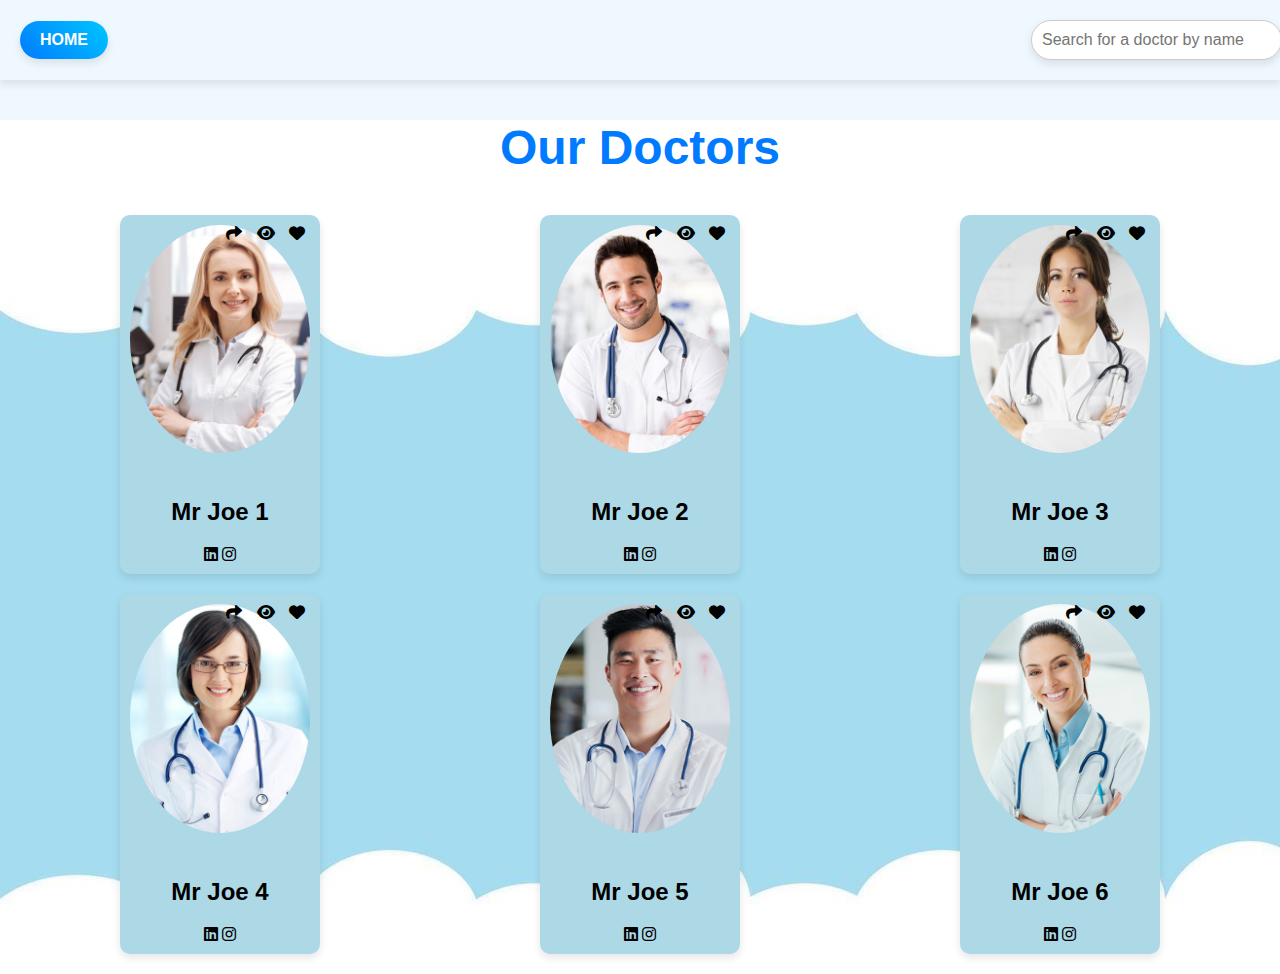
==== AppoimentSection.html @ ff4fa6fe "Add files via upload" ====
<!DOCTYPE html>
<html lang="en">
<head>
    <meta charset="UTF-8">
    <meta name="viewport" content="width=device-width, initial-scale=1.0">
    <title>Appointments</title>
    <style>
     body {
    background-color: aliceblue;
    font-family: Arial, sans-serif;
    margin: 0;
    padding: 0;
}

/* Container for header elements */
.header {
    display: flex;
    justify-content: space-between;
    align-items: center;
    padding: 20px;
    background-color: #f0f8ff; /* Light background color for header */
    box-shadow: 0 4px 8px rgba(0, 0, 0, 0.1); /* Adding shadow for header */
}

/* Style for search container */
.search-container {
    text-align: left;
}

#OurDoctors {
    background-image: url(./images/ba.jpg);
}

.search-container input {
    padding: 10px;
    width: 100%; /* Full width on smaller screens */
    max-width: 300px; /* Maximum width */
    font-size: 16px;
    border-radius: 25px; /* Rounded corners */
    border: 1px solid #ccc;
    box-shadow: 0 4px 8px rgba(0, 0, 0, 0.1);
    outline: none;
    transition: all 0.3s ease; /* Smooth transition */
}

.search-container input:focus {
    border-color: #007bff; /* Blue border on focus */
    box-shadow: 0 0 8px rgba(0, 123, 255, 0.5); /* Blue glow on focus */
}

/* Style for home button */
.home-button {
    padding: 10px 20px;
    font-size: 16px;
    border: none;
    border-radius: 25px; /* Rounded corners */
    background: linear-gradient(45deg, #007bff, #00c6ff); /* Gradient background */
    color: white;
    cursor: pointer;
    text-decoration: none;
    text-transform: uppercase; /* Uppercase text */
    font-weight: bold; /* Bold text */
    transition: all 0.3s ease; /* Smooth transition */
    box-shadow: 0 4px 8px rgba(0, 0, 0, 0.1); /* Shadow for button */
}

.home-button:hover {
    background: linear-gradient(45deg, #0056b3, #0099ff); /* Darker gradient on hover */
    transform: scale(1.05); /* Slightly larger on hover */
}

.home-button:active {
    transform: scale(1); /* Reset size on click */
}

/* Container styling for doctors */
.main-inner-doctor {
    display: grid;
    grid-template-columns: repeat(3, 1fr); /* 3 columns */
    grid-template-rows: repeat(2, auto); /* 2 rows */
    gap: 20px;
    justify-items: center;
    align-items: center;
    padding: 20px;
}

.doc-poster {
    position: relative;
    display: flex;
    flex-direction: column;
    align-items: center;
    width: 100%;
    max-width: 200px;
    box-sizing: border-box;
    text-align: center;
    padding: 10px;
    background-color: lightblue;
    border-radius: 10px;
    box-shadow: 0 4px 8px rgba(0, 0, 0, 0.1);
    transition: transform 0.3s ease;
}

.doc-poster:hover {
    transform: translateY(-10px);
}

.doc-icons {
    position: absolute;
    top: 10px;
    right: 10px;
}

.doc-icons i {
    margin: 0 5px;
    cursor: pointer;
    transition: color 0.3s ease;
}

.doc-icons i:hover {
    color: #007bff;
}

.doc-details {
    margin-top: 10px;
}

.favorite {
    color: red;
}

.doc-poster img {
    width: 100%;
    height: auto;
    border-radius: 50%;
    margin-bottom: 15px;
}

/* Title styling */
.doctors-heading h2 {
    text-align: center;
    font-size: 3em;
    margin-bottom: 20px;
    color: #007bff;
}

/* Media Queries for Responsive Design */
@media (max-width: 1200px) {
    .main-inner-doctor {
        grid-template-columns: repeat(2, 1fr); /* 2 columns on medium screens */
    }
}

@media (max-width: 768px) {
    .main-inner-doctor {
        grid-template-columns: 1fr; /* 1 column on smaller screens */
        grid-template-rows: auto; /* Auto rows to stack items */
    }

    .search-container input {
        width: 100%; /* Full width */
        max-width: none; /* Remove max-width */
    }
}

@media (max-width: 480px) {
    .home-button {
        padding: 8px 16px;
        font-size: 14px;
    }

    .doc-poster {
        max-width: 150px; /* Smaller max-width for doc posters */
    }

    .doctors-heading h2 {
        font-size: 2em; /* Smaller font-size for titles */
    }
}


    </style>
    <!-- Include Font Awesome -->
    <link rel="stylesheet" href="https://cdnjs.cloudflare.com/ajax/libs/font-awesome/6.0.0/css/all.min.css">
</head>
<body>
    <div class="header">
        <a href="index.html" class="home-button">Home</a>
        <div class="search-container">
            <input type="text" id="searchBox" placeholder="Search for a doctor by name" onkeyup="searchDoctors()">
        </div>
    </div>

    <div id="OurDoctors">
        <div class="main-doctors">
            <div class="doctors-heading">
                <h2>Our Doctors</h2>
            </div>

            <div class="main-inner-doctor" id="doctorContainer">
                <!-- Doctor 1 -->
                <div class="doc-poster" data-doctor="Mr Joe 1">
                    <div class="doc-icons">
                        <i class="fa-solid fa-share" onclick="shareDoctor(event)"></i>
                        <i class="fa-solid fa-eye" onclick="viewDoctorInfo(event)"></i>
                        <i class="fa-solid fa-heart" onclick="toggleFavorite(event)"></i>
                    </div>
                    <img src="images/team1.jpg" alt="Doctor 1">
                    <div class="doc-details">
                        <h2>Mr Joe 1</h2>
                        <i class="fa-brands fa-linkedin"></i>
                        <i class="fa-brands fa-instagram"></i>
                    </div>
                </div>

                <!-- Doctor 2 -->
                <div class="doc-poster" data-doctor="Mr Joe 2">
                    <div class="doc-icons">
                        <i class="fa-solid fa-share" onclick="shareDoctor(event)"></i>
                        <i class="fa-solid fa-eye" onclick="viewDoctorInfo(event)"></i>
                        <i class="fa-solid fa-heart" onclick="toggleFavorite(event)"></i>
                    </div>
                    <img src="images/team2.jpg" alt="Doctor 2">
                    <div class="doc-details">
                        <h2>Mr Joe 2</h2>
                        <i class="fa-brands fa-linkedin"></i>
                        <i class="fa-brands fa-instagram"></i>
                    </div>
                </div>

                <!-- Doctor 3 -->
                <div class="doc-poster" data-doctor="Mr Joe 3">
                    <div class="doc-icons">
                        <i class="fa-solid fa-share" onclick="shareDoctor(event)"></i>
                        <i class="fa-solid fa-eye" onclick="viewDoctorInfo(event)"></i>
                        <i class="fa-solid fa-heart" onclick="toggleFavorite(event)"></i>
                    </div>
                    <img src="images/team3.jpg" alt="Doctor 3">
                    <div class="doc-details">
                        <h2>Mr Joe 3</h2>
                        <i class="fa-brands fa-linkedin"></i>
                        <i class="fa-brands fa-instagram"></i>
                    </div>
                </div>

                <!-- Doctor 4 -->
                <div class="doc-poster" data-doctor="Mr Joe 4">
                    <div class="doc-icons">
                        <i class="fa-solid fa-share" onclick="shareDoctor(event)"></i>
                        <i class="fa-solid fa-eye" onclick="viewDoctorInfo(event)"></i>
                        <i class="fa-solid fa-heart" onclick="toggleFavorite(event)"></i>
                    </div>
                    <img src="images/team4.jpg" alt="Doctor 4">
                    <div class="doc-details">
                        <h2>Mr Joe 4</h2>
                        <i class="fa-brands fa-linkedin"></i>
                        <i class="fa-brands fa-instagram"></i>
                    </div>
                </div>

                <!-- Doctor 5 -->
                <div class="doc-poster" data-doctor="Mr Joe 5">
                    <div class="doc-icons">
                        <i class="fa-solid fa-share" onclick="shareDoctor(event)"></i>
                        <i class="fa-solid fa-eye" onclick="viewDoctorInfo(event)"></i>
                        <i class="fa-solid fa-heart" onclick="toggleFavorite(event)"></i>
                    </div>
                    <img src="images/team5.jpg" alt="Doctor 5">
                    <div class="doc-details">
                        <h2>Mr Joe 5</h2>
                        <i class="fa-brands fa-linkedin"></i>
                        <i class="fa-brands fa-instagram"></i>
                    </div>
                </div>

                <!-- Doctor 6 -->
                <div class="doc-poster" data-doctor="Mr Joe 6">
                    <div class="doc-icons">
                        <i class="fa-solid fa-share" onclick="shareDoctor(event)"></i>
                        <i class="fa-solid fa-eye" onclick="viewDoctorInfo(event)"></i>
                        <i class="fa-solid fa-heart" onclick="toggleFavorite(event)"></i>
                    </div>
                    <img src="images/team6.jpg" alt="Doctor 6">
                    <div class="doc-details">
                        <h2>Mr Joe 6</h2>
                        <i class="fa-brands fa-linkedin"></i>
                        <i class="fa-brands fa-instagram"></i>
                    </div>
                </div>

            </div>
        </div>
    </div>

    <script>
        function viewDoctorInfo(event) {
            const doctorElement = event.currentTarget.closest('.doc-poster');
            const doctorName = doctorElement.getAttribute('data-doctor');
            alert(`Viewing information for ${doctorName}`);
            // Here you could show a modal or navigate to a page with more info
        }

        function shareDoctor(event) {
            const doctorElement = event.currentTarget.closest('.doc-poster');
            const doctorName = doctorElement.getAttribute('data-doctor');
            alert(`Sharing information of ${doctorName}`);
            // Here you could implement sharing functionality, like using the Web Share API
        }

        function toggleFavorite(event) {
            const doctorElement = event.currentTarget.closest('.doc-poster');
            const heartIcon = event.currentTarget;
            const doctorName = doctorElement.getAttribute('data-doctor');
            heartIcon.classList.toggle('favorite');
            const isFavorite = heartIcon.classList.contains('favorite');
            alert(`${doctorName} has been ${isFavorite ? 'added to' : 'removed from'} favorites`);
            // You can also save this favorite state to localStorage or a database
        }

        function searchDoctors() {
            const query = document.getElementById('searchBox').value.toLowerCase();
            const doctors = document.querySelectorAll('.doc-poster');
            
            doctors.forEach(doctor => {
                const doctorName = doctor.getAttribute('data-doctor').toLowerCase();
                if (doctorName.includes(query)) {
                    doctor.style.display = '';
                } else {
                    doctor.style.display = 'none';
                }
            });
        }
    </script>
</body>
</html>
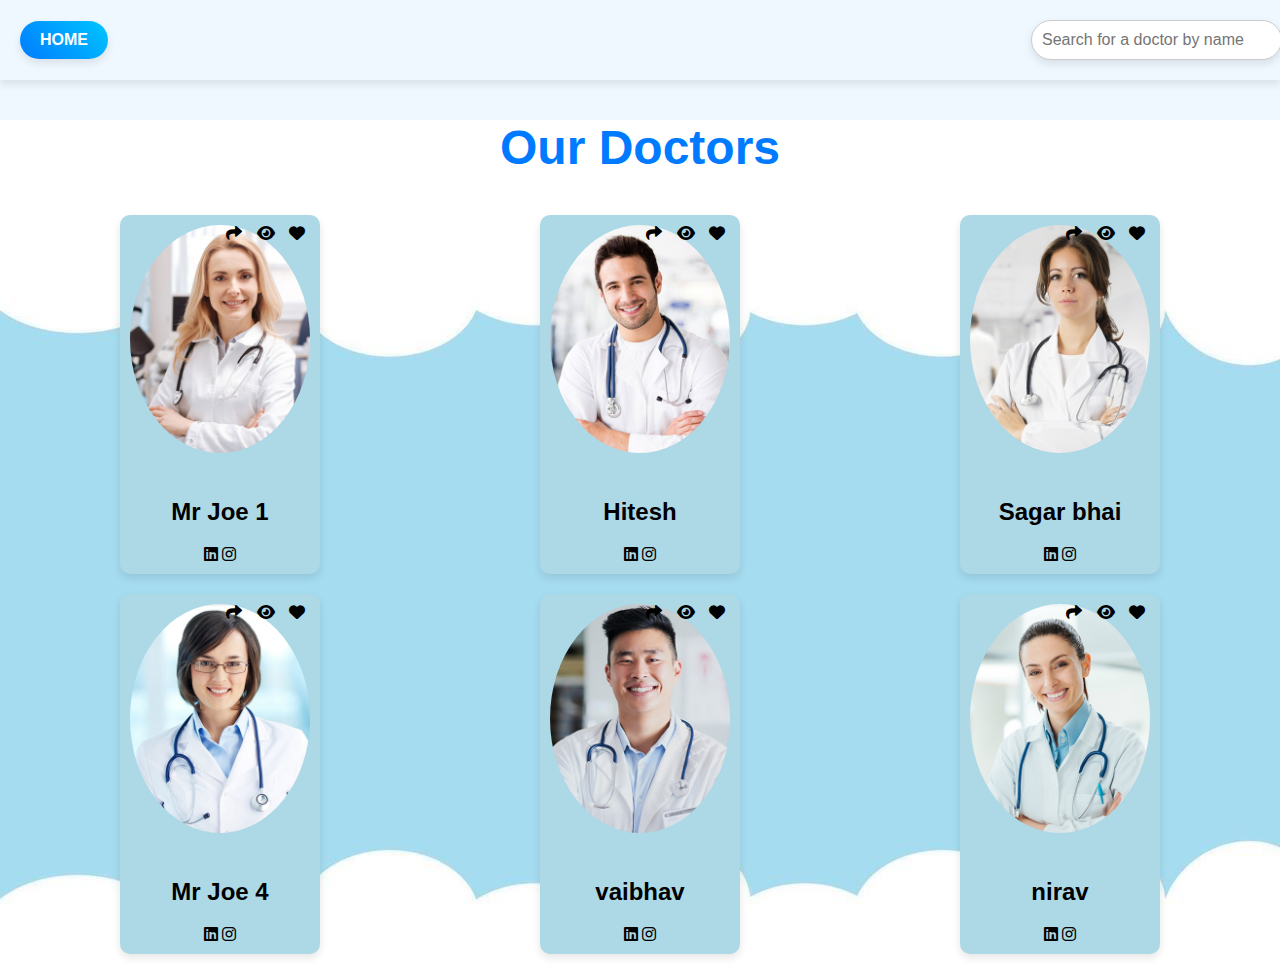
==== commit e9b519ea: "Add files via upload" ====
--- a/AppoimentSection.html
+++ b/AppoimentSection.html
@@ -219,9 +219,9 @@
                         <i class="fa-solid fa-eye" onclick="viewDoctorInfo(event)"></i>
                         <i class="fa-solid fa-heart" onclick="toggleFavorite(event)"></i>
                     </div>
-                    <img src="images/team2.jpg" alt="Doctor 2">
-                    <div class="doc-details">
-                        <h2>Mr Joe 2</h2>
+                    <img src="images/team2.jpg" alt="mr joe 3">
+                    <div class="doc-details">
+                        <h2>Hitesh</h2>
                         <i class="fa-brands fa-linkedin"></i>
                         <i class="fa-brands fa-instagram"></i>
                     </div>
@@ -236,7 +236,7 @@
                     </div>
                     <img src="images/team3.jpg" alt="Doctor 3">
                     <div class="doc-details">
-                        <h2>Mr Joe 3</h2>
+                        <h2>Sagar bhai</h2>
                         <i class="fa-brands fa-linkedin"></i>
                         <i class="fa-brands fa-instagram"></i>
                     </div>
@@ -266,7 +266,7 @@
                     </div>
                     <img src="images/team5.jpg" alt="Doctor 5">
                     <div class="doc-details">
-                        <h2>Mr Joe 5</h2>
+                        <h2>vaibhav</h2>
                         <i class="fa-brands fa-linkedin"></i>
                         <i class="fa-brands fa-instagram"></i>
                     </div>
@@ -281,7 +281,7 @@
                     </div>
                     <img src="images/team6.jpg" alt="Doctor 6">
                     <div class="doc-details">
-                        <h2>Mr Joe 6</h2>
+                        <h2>nirav</h2>
                         <i class="fa-brands fa-linkedin"></i>
                         <i class="fa-brands fa-instagram"></i>
                     </div>
@@ -317,18 +317,19 @@
         }
 
         function searchDoctors() {
-            const query = document.getElementById('searchBox').value.toLowerCase();
-            const doctors = document.querySelectorAll('.doc-poster');
-            
-            doctors.forEach(doctor => {
-                const doctorName = doctor.getAttribute('data-doctor').toLowerCase();
-                if (doctorName.includes(query)) {
-                    doctor.style.display = '';
-                } else {
-                    doctor.style.display = 'none';
-                }
-            });
+    const query = document.getElementById('searchBox').value.toLowerCase();
+    const doctors = document.querySelectorAll('.doc-poster');
+    
+    doctors.forEach(doctor => {
+        const doctorName = doctor.querySelector('h2').textContent.toLowerCase();
+        if (doctorName.includes(query)) {
+            doctor.style.display = '';
+        } else {
+            doctor.style.display = 'none';
         }
+    });
+}
+
     </script>
 </body>
 </html>
